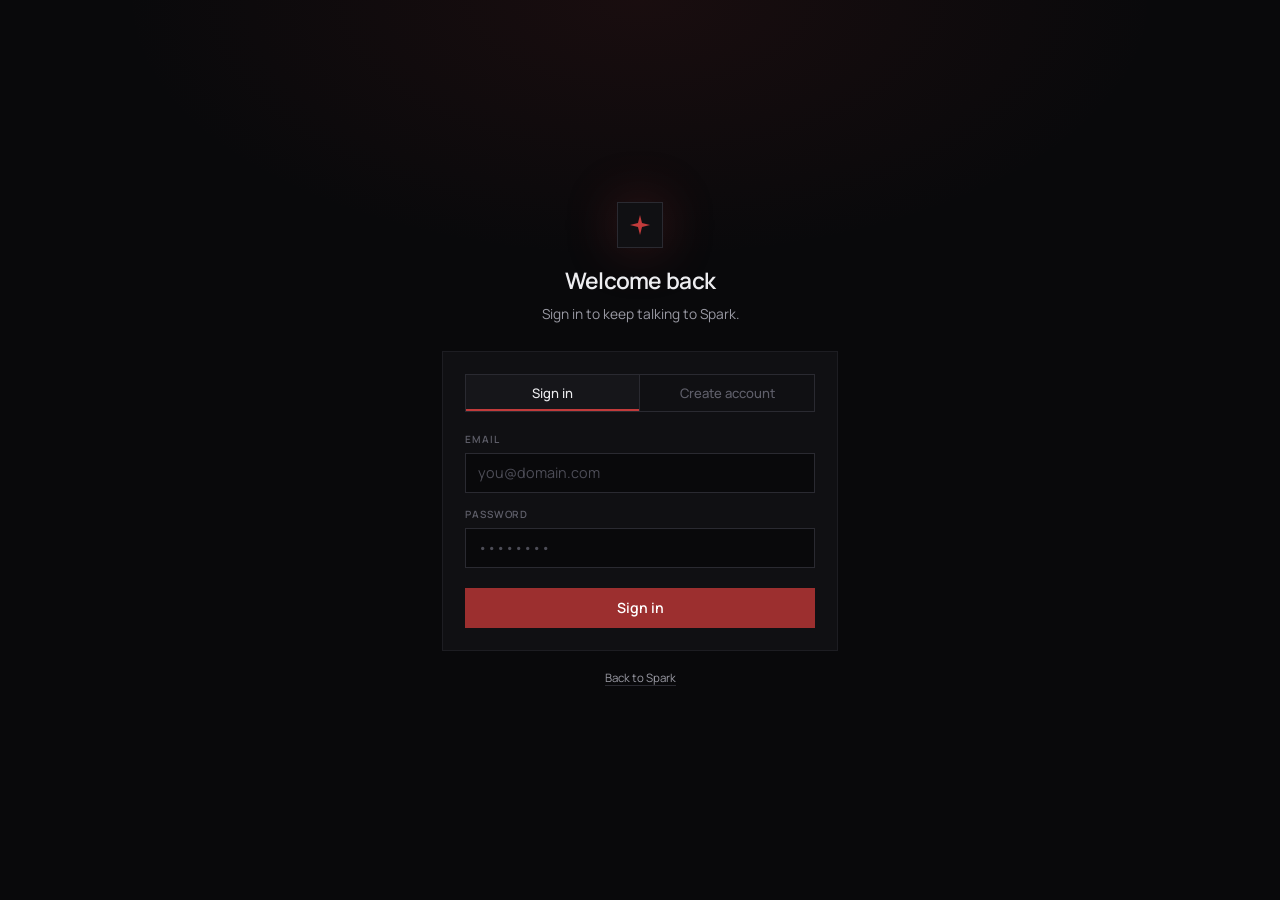
==== app.html @ 1a486b46 "Plain docs contents links Co-Authored-By: Claude Opus 5 (1M context) <noreply@anthropic.com>" ====
<!DOCTYPE html>
<html lang="en">
<head>
  <meta charset="UTF-8">
  <meta name="viewport" content="width=device-width, initial-scale=1.0">
  <title>Spark</title>
  <link rel="icon" href="data:image/svg+xml,%3Csvg xmlns='http://www.w3.org/2000/svg' viewBox='0 0 24 24'%3E%3Cpath fill='%23c23b3b' d='M12 1l2.2 8.8L23 12l-8.8 2.2L12 23l-2.2-8.8L1 12l8.8-2.2z'/%3E%3C/svg%3E">
  <link rel="stylesheet" href="https://fonts.googleapis.com/css2?family=Manrope:wght@400;500;600;700&amp;display=swap">
  <link rel="stylesheet" href="styles.css?v=50b0124">
  <link rel="stylesheet" href="theme.css?v=50b0124">
  <link rel="stylesheet" href="app.css?v=50b0124">
</head>
<body class="app-body">
  <svg width="0" height="0" style="position:absolute" aria-hidden="true">
    <defs>
      <symbol id="i-spark" viewBox="0 0 24 24">
        <path fill="currentColor" d="M12 1l2.2 8.8L23 12l-8.8 2.2L12 23l-2.2-8.8L1 12l8.8-2.2z"/>
      </symbol>
      <symbol id="i-plus" viewBox="0 0 24 24">
        <path fill="none" stroke="currentColor" stroke-width="2" stroke-linecap="square" d="M12 5v14M5 12h14"/>
      </symbol>
      <symbol id="i-send" viewBox="0 0 24 24">
        <path fill="none" stroke="currentColor" stroke-width="2" stroke-linecap="square" d="M12 20V5M5 12l7-7 7 7"/>
      </symbol>
      <symbol id="i-close" viewBox="0 0 24 24">
        <path fill="none" stroke="currentColor" stroke-width="1.8" stroke-linecap="square" d="M6 6l12 12M18 6L6 18"/>
      </symbol>
      <symbol id="i-menu" viewBox="0 0 24 24">
        <path fill="none" stroke="currentColor" stroke-width="1.8" stroke-linecap="square" d="M4 7h16M4 12h16M4 17h16"/>
      </symbol>
      <symbol id="i-trash" viewBox="0 0 24 24">
        <path fill="none" stroke="currentColor" stroke-width="1.7" stroke-linecap="square" d="M4 7h16M9 7V4h6v3M7 7l1 13h8l1-13"/>
      </symbol>
      <symbol id="i-reload" viewBox="0 0 24 24">
        <path fill="none" stroke="currentColor" stroke-width="1.8" stroke-linecap="square"
              d="M20 12a8 8 0 1 1-2.34-5.66M20 4v5h-5"/>
      </symbol>
      <symbol id="i-expand" viewBox="0 0 24 24">
        <path fill="none" stroke="currentColor" stroke-width="1.8" stroke-linecap="square"
              d="M4 10V4h6M20 14v6h-6"/>
      </symbol>
      <symbol id="i-stop" viewBox="0 0 24 24">
        <rect x="7" y="7" width="10" height="10" fill="currentColor"/>
      </symbol>
      <symbol id="i-clip" viewBox="0 0 24 24">
        <path fill="none" stroke="currentColor" stroke-width="1.8" stroke-linecap="square" stroke-linejoin="miter"
              d="M13 3H5v18h14V9zM13 3v6h6M9 13h6M9 17h6"/>
      </symbol>
      <symbol id="i-image" viewBox="0 0 24 24">
        <path fill="none" stroke="currentColor" stroke-width="1.8" stroke-linecap="square" stroke-linejoin="miter"
              d="M3 4h18v16H3zM3 16l5-5 4 4 3-3 6 6"/>
        <circle cx="8.5" cy="8.5" r="1.5" fill="currentColor"/>
      </symbol>
      <symbol id="i-play" viewBox="0 0 24 24">
        <path fill="currentColor" d="M7 4l12 8-12 8z"/>
      </symbol>
      <symbol id="i-gear" viewBox="0 0 24 24">
        <path fill="none" stroke="currentColor" stroke-width="1.7" stroke-linecap="square"
              d="M12 15.5a3.5 3.5 0 1 0 0-7 3.5 3.5 0 0 0 0 7z"/>
        <path fill="none" stroke="currentColor" stroke-width="1.7" stroke-linecap="square"
              d="M19.4 15a1.6 1.6 0 0 0 .32 1.77l.06.06a2 2 0 1 1-2.83 2.83l-.06-.06a1.6 1.6 0 0 0-2.72 1.13V21a2 2 0 1 1-4 0v-.1A1.6 1.6 0 0 0 7.83 19.4l-.06.06a2 2 0 1 1-2.83-2.83l.06-.06A1.6 1.6 0 0 0 3 14.6a2 2 0 1 1 0-4h.1A1.6 1.6 0 0 0 4.6 7.83l-.06-.06a2 2 0 1 1 2.83-2.83l.06.06A1.6 1.6 0 0 0 10 3.1V3a2 2 0 1 1 4 0v.1a1.6 1.6 0 0 0 2.72 1.13l.06-.06a2 2 0 1 1 2.83 2.83l-.06.06A1.6 1.6 0 0 0 20.9 10H21a2 2 0 1 1 0 4h-.1a1.6 1.6 0 0 0-1.5 1z"/>
      </symbol>
    </defs>
  </svg>

  <div class="scrim" id="scrim"></div>

  <div class="layout">
    <aside class="sidebar" id="sidebar">
      <div class="sidebar-head">
        <a class="brand" href="index.html">
          <svg class="mark" width="17" height="17"><use href="#i-spark"/></svg>
          <span class="brand-name">Spark</span>
          <span class="brand-tag">1.4</span>
        </a>
        <button class="icon-btn rail-toggle" id="close-sidebar" aria-label="Close sidebar">
          <svg width="16" height="16"><use href="#i-close"/></svg>
        </button>
      </div>

      <button class="new-chat" id="new-chat">
        <svg class="mark" width="13" height="13"><use href="#i-plus"/></svg>
        New chat
      </button>

      <nav class="conversations scroll" id="conversations" aria-label="Conversations"></nav>

      <div class="sidebar-foot">
        <div class="account-badge" id="account-badge">—</div>
        <div class="account">
          <div class="account-name" id="account-name">—</div>
          <div class="account-meta" id="account-meta"></div>
        </div>
        <a class="icon-btn" href="settings.html" title="Settings" aria-label="Settings">
          <svg width="15" height="15"><use href="#i-gear"/></svg>
        </a>
        <button class="icon-btn" id="logout" title="Sign out" aria-label="Sign out">
          <svg width="15" height="15" viewBox="0 0 24 24">
            <path fill="none" stroke="currentColor" stroke-width="1.8" stroke-linecap="square"
                  d="M10 4H5v16h5M15 8l4 4-4 4M19 12H9"/>
          </svg>
        </button>
      </div>
    </aside>

    <main class="main">
      <div class="dropzone" id="dropzone" hidden>
        <div class="dropzone-inner">
          <svg width="26" height="26"><use href="#i-clip"/></svg>
          <strong>Drop files to attach</strong>
          <span id="dropzone-hint">Images and text files, up to 10 per message</span>
        </div>
      </div>
      <header class="topbar">
        <button class="icon-btn rail-toggle" id="open-sidebar" aria-label="Open sidebar">
          <svg width="17" height="17"><use href="#i-menu"/></svg>
        </button>
        <div class="status">
          <span id="chat-title">Spark 1.4</span>
        </div>
        <div class="spacer"></div>
        <div class="quota" id="quota"></div>
      </header>

      <section class="thread scroll" id="thread"></section>

      <div class="composer-wrap">
        <div class="attachments" id="attachments" hidden></div>
        <div class="composer">
          <input type="file" id="file-input" multiple hidden
                 accept="image/png,image/jpeg,image/webp,image/x-icon,text/*,.js,.mjs,.ts,.tsx,.jsx,.py,.rb,.go,.rs,.java,.kt,.c,.h,.cpp,.hpp,.cs,.php,.swift,.sh,.ps1,.sql,.html,.css,.scss,.json,.yml,.yaml,.toml,.xml,.md,.csv,.lua,.dart">
          <button class="attach" id="attach" type="button" title="Attach files" aria-label="Attach files">
            <svg width="16" height="16"><use href="#i-clip"/></svg>
          </button>
          <textarea id="composer" rows="1" placeholder="Message Spark…" autocomplete="off"></textarea>
          <button id="send" class="send" aria-label="Send message">
            <svg width="17" height="17" id="send-icon"><use href="#i-send"/></svg>
          </button>
        </div>
      </div>
    </main>

    <aside class="preview" id="preview" hidden>
      <header class="preview-bar">
        <div class="preview-tabs">
          <button class="preview-tab" data-view="render" aria-selected="true" type="button">Preview</button>
          <button class="preview-tab" data-view="code" aria-selected="false" type="button">Source</button>
          <button class="preview-tab" data-view="console" aria-selected="false" type="button">
            Console <span class="badge" id="console-badge" hidden>0</span>
          </button>
        </div>
        <div class="preview-actions">
          <button class="icon-btn" id="preview-reload" title="Reload" aria-label="Reload preview">
            <svg width="15" height="15"><use href="#i-reload"/></svg>
          </button>
          <button class="icon-btn" id="preview-expand" title="Expand" aria-label="Expand preview">
            <svg width="15" height="15"><use href="#i-expand"/></svg>
          </button>
          <button class="icon-btn" id="preview-close" title="Close" aria-label="Close preview">
            <svg width="15" height="15"><use href="#i-close"/></svg>
          </button>
        </div>
      </header>

      <div class="preview-body">
        <iframe id="preview-frame" title="Preview" sandbox="allow-scripts allow-modals allow-pointer-lock"></iframe>
        <pre class="preview-code scroll" id="preview-code" hidden></pre>
        <div class="preview-console scroll" id="preview-console" hidden></div>
      </div>

      <footer class="preview-errors" id="preview-errors" hidden>
        <span class="preview-errors-text" id="preview-errors-text"></span>
        <button class="fix-btn" id="preview-fix" type="button">Ask Spark to fix</button>
        <button class="link-btn" id="preview-dismiss" type="button">Dismiss</button>
      </footer>
    </aside>
  </div>

  <dialog class="viewer" id="viewer">
    <header class="viewer-bar">
      <span class="viewer-title" id="viewer-title"></span>
      <button class="icon-btn" id="viewer-close" type="button" aria-label="Close">
        <svg width="15" height="15"><use href="#i-close"/></svg>
      </button>
    </header>
    <div class="viewer-body" id="viewer-body"></div>
  </dialog>

  <dialog class="confirm" id="stop-dialog">
    <h2>Stop generating?</h2>
    <p>Spark is still writing. Whatever it has written so far will be kept in the conversation.</p>
    <div class="confirm-actions">
      <button class="ghost-btn" id="stop-cancel" type="button" autofocus>Keep going</button>
      <button class="solid-btn" id="stop-confirm" type="button">Stop</button>
    </div>
  </dialog>

  <script src="config.js?v=50b0124"></script>
  <script src="api.js?v=50b0124"></script>
  <script src="markdown.js?v=50b0124"></script>
  <script src="chart.js?v=50b0124"></script>
  <script src="preview.js?v=50b0124"></script>
  <script src="app.js?v=50b0124"></script>
</body>
</html>
---- styles.css ----
/* Spark — clean, slightly rough around the edges on purpose.
   Dark red (#9c2f2f) + light gray / off-white text on very dark background.
   Goal: looks like a real product site, not AI-generated marketing.
   NO rounded rectangles anywhere.
*/

:root {
  --red: #9c2f2f;
  --red-dark: #7f2727;
  --bg: #0f0f0f;
  --bg-elev: #181818;
  --bg-elev2: #141414;
  --border: #222;
  --text: #e8e8e8;
  --text-muted: #a3a3a3;
  --text-faint: #666;
}

* {
  box-sizing: border-box;
}

body {
  background: var(--bg);
  color: var(--text);
  font-family: 'Manrope', system-ui, -apple-system, sans-serif;
  line-height: 1.5;
  -webkit-font-smoothing: antialiased;
}

.display {
  font-family: 'Manrope', system-ui, -apple-system, sans-serif;
  font-weight: 600;
  letter-spacing: -0.01em;
}

/* Navigation */
nav {
  background: rgba(15, 15, 15, 0.95);
  backdrop-filter: blur(12px);
}

/* Buttons */
.btn-primary {
  background-color: var(--red);
  color: white;
  font-weight: 600;
}

.btn-primary:hover {
  background-color: var(--red-dark);
}

.btn-secondary {
  background: transparent;
  border: 1px solid #333;
  font-weight: 500;
}

.btn-secondary:hover {
  background-color: #222;
  border-color: #444;
}

/* Cards */
.card {
  background: var(--bg-elev);
  border: 1px solid var(--border);
}

.card:hover {
  border-color: #2a2a2a;
}

/* Tables */
.benchmark-table {
  border-collapse: separate;
  border-spacing: 0;
}

.benchmark-table th,
.benchmark-table td {
  padding: 6px 8px;
}

.benchmark-table tr {
  border-bottom: 1px solid var(--border);
}

.benchmark-table tbody tr:hover {
  background: #181818;
}

/* Chat */
.chat-container {
  scrollbar-width: thin;
  scrollbar-color: #333 #111;
}

.chat-container::-webkit-scrollbar {
  width: 4px;
}

.chat-container::-webkit-scrollbar-thumb {
  background: #333;
}

.message {
  max-width: 78%;
  padding: 8px 11px;
  line-height: 1.35;
  font-size: 0.9rem;
  white-space: pre-wrap;
}

.user-msg {
  background-color: var(--red);
  color: white;
}

.bot-msg {
  background-color: #1f1f1f;
  border: 1px solid #2a2a2a;
}

/* Misc */
.section-header {
  font-size: 1.65rem;
  line-height: 1.05;
  font-weight: 600;
  letter-spacing: -0.03em;
}

.nav-link {
  color: var(--text-muted);
  transition: color 0.1s ease;
}

.nav-link:hover {
  color: var(--text);
}

.subtle-grid {
  background-image: 
    linear-gradient(rgba(156, 47, 47, 0.035) 1px, transparent 1px),
    linear-gradient(90deg, rgba(156, 47, 47, 0.035) 1px, transparent 1px);
  background-size: 32px 32px;
}

/* Utility */
.accent {
  color: var(--red);
}

/* Make sure the demo input feels solid */
#chat-input:focus {
  border-color: #444;
  background: #1a1a1a;
}

/* Small polish for the benchmark highlight row */
.benchmark-table tbody tr:first-child {
  background: #181818;
}

/* Footer links */
footer a {
  color: #555;
  text-decoration: none;
}

footer a:hover {
  color: #888;
}

/* Modal */
#login-modal {
  animation: fadeIn 0.1s ease forwards;
}

@keyframes fadeIn {
  from { opacity: 0; }
  to { opacity: 1; }
}
---- theme.css ----
:root {
  --bg-base: #09090b;
  --bg-sidebar: #0c0c0e;
  --bg-panel: #101013;
  --bg-raised: #16161a;
  --bg-hover: #1a1a1f;
  --line: #1d1d22;
  --line-strong: #2a2a31;
  --ink: #ededf0;
  --ink-dim: #9a9aa4;
  --ink-faint: #5f5f6a;
  --brand: #9c2f2f;
  --brand-hot: #c23b3b;
  --brand-glow: rgba(194, 59, 59, 0.16);
  --control: 40px;
  --rail: 268px;
}

::selection {
  background: rgba(194, 59, 59, 0.3);
  color: #fff;
}

.scroll {
  scrollbar-width: thin;
  scrollbar-color: var(--line-strong) transparent;
}

.scroll::-webkit-scrollbar { width: 9px; }
.scroll::-webkit-scrollbar-track { background: transparent; }

.scroll::-webkit-scrollbar-thumb {
  background: var(--line-strong);
  border: 3px solid transparent;
  background-clip: content-box;
}

.scroll::-webkit-scrollbar-thumb:hover {
  background-color: #3a3a44;
  background-clip: content-box;
}

.mark { color: var(--brand-hot); flex: none; }

button,
input,
textarea,
select {
  border-radius: 0;
  appearance: none;
  -webkit-appearance: none;
}

[hidden] {
  display: none !important;
}

:focus-visible {
  outline: 2px solid var(--brand-hot);
  outline-offset: 2px;
}
---- app.css ----
.app-body {
  margin: 0;
  height: 100dvh;
  overflow: hidden;
  background: var(--bg-base);
  color: var(--ink);
  font-feature-settings: 'cv11', 'ss01';
}

.layout {
  display: flex;
  height: 100dvh;
}

.sidebar {
  width: var(--rail);
  flex: 0 0 var(--rail);
  background: var(--bg-sidebar);
  border-right: 1px solid var(--line);
  display: flex;
  flex-direction: column;
  z-index: 40;
}

.sidebar-head {
  display: flex;
  align-items: center;
  justify-content: space-between;
  height: 56px;
  padding: 0 14px;
  border-bottom: 1px solid var(--line);
}

.brand {
  display: flex;
  align-items: center;
  gap: 9px;
  text-decoration: none;
  color: var(--ink);
}

.brand-name {
  font-size: 1.06rem;
  font-weight: 600;
  letter-spacing: -0.02em;
}

.brand-tag {
  font-size: 9.5px;
  font-weight: 600;
  letter-spacing: 0.06em;
  padding: 2px 5px;
  color: var(--ink-dim);
  background: var(--bg-raised);
  border: 1px solid var(--line-strong);
}

.new-chat {
  display: flex;
  align-items: center;
  gap: 9px;
  margin: 12px 12px 6px;
  padding: 0 12px;
  height: var(--control);
  background: var(--bg-raised);
  border: 1px solid var(--line-strong);
  color: var(--ink);
  font-family: inherit;
  font-size: 0.85rem;
  font-weight: 500;
  cursor: pointer;
  transition: background 0.12s ease, border-color 0.12s ease;
}

.new-chat:hover {
  background: var(--bg-hover);
  border-color: #3a3a44;
}

.new-chat .mark { transition: transform 0.2s ease; }
.new-chat:hover .mark { transform: rotate(90deg); }

.conversations {
  flex: 1;
  overflow-y: auto;
  padding: 6px 8px 12px;
}

.group-label {
  padding: 12px 8px 5px;
  font-size: 10px;
  font-weight: 600;
  letter-spacing: 0.09em;
  text-transform: uppercase;
  color: var(--ink-faint);
}

.conversation {
  position: relative;
  display: flex;
  align-items: center;
  gap: 4px;
  padding: 8px 6px 8px 11px;
  cursor: pointer;
  color: var(--ink-dim);
  font-size: 0.83rem;
  transition: background 0.1s ease, color 0.1s ease;
}

.conversation::before {
  content: '';
  position: absolute;
  left: 0;
  top: 6px;
  bottom: 6px;
  width: 2px;
  background: transparent;
  transition: background 0.12s ease;
}

.conversation:hover { background: var(--bg-hover); color: var(--ink); }

.conversation.active {
  background: var(--bg-raised);
  color: var(--ink);
}

.conversation.active::before { background: var(--brand-hot); }

.conversation-title {
  flex: 1;
  min-width: 0;
  overflow: hidden;
  text-overflow: ellipsis;
  white-space: nowrap;
}

.conversation-delete {
  flex: none;
  display: grid;
  place-items: center;
  width: 22px;
  height: 22px;
  opacity: 0;
  background: none;
  border: none;
  color: var(--ink-faint);
  cursor: pointer;
  transition: opacity 0.12s ease, color 0.12s ease, background 0.12s ease;
}

.conversation:hover .conversation-delete,
.conversation-delete:focus-visible { opacity: 1; }

.conversation-delete:hover {
  color: #e88a8a;
  background: rgba(194, 59, 59, 0.14);
}

.rail-empty {
  padding: 22px 12px;
  text-align: center;
  font-size: 0.78rem;
  line-height: 1.5;
  color: var(--ink-faint);
}

.sidebar-foot {
  border-top: 1px solid var(--line);
  padding: 10px 12px;
  display: flex;
  align-items: center;
  gap: 9px;
}

.account-badge {
  flex: none;
  display: grid;
  place-items: center;
  width: 30px;
  height: 30px;
  background: linear-gradient(150deg, var(--brand-hot), var(--brand));
  color: #fff;
  font-size: 0.72rem;
  font-weight: 600;
  letter-spacing: 0.02em;
}

.account { flex: 1; min-width: 0; }

.account-name {
  font-size: 0.8rem;
  font-weight: 500;
  overflow: hidden;
  text-overflow: ellipsis;
  white-space: nowrap;
}

.account-meta {
  font-size: 10.5px;
  color: var(--ink-faint);
  overflow: hidden;
  text-overflow: ellipsis;
  white-space: nowrap;
}

.icon-btn {
  display: grid;
  place-items: center;
  width: 30px;
  height: 30px;
  flex: none;
  background: none;
  border: 1px solid transparent;
  color: var(--ink-faint);
  cursor: pointer;
  transition: color 0.12s ease, background 0.12s ease, border-color 0.12s ease;
}

.icon-btn:hover {
  color: var(--ink);
  background: var(--bg-hover);
  border-color: var(--line-strong);
}

.rail-toggle { display: none; }

.main {
  flex: 1;
  display: flex;
  flex-direction: column;
  min-width: 0;
  background:
    radial-gradient(900px 420px at 50% -10%, rgba(156, 47, 47, 0.07), transparent 70%),
    var(--bg-base);
}

.topbar {
  display: flex;
  align-items: center;
  gap: 10px;
  height: 56px;
  padding: 0 18px;
  border-bottom: 1px solid var(--line);
  background: rgba(9, 9, 11, 0.82);
  backdrop-filter: blur(10px);
}

.status {
  display: flex;
  align-items: center;
  gap: 9px;
  min-width: 0;
}

#chat-title {
  font-size: 0.87rem;
  font-weight: 500;
  overflow: hidden;
  text-overflow: ellipsis;
  white-space: nowrap;
}

.spacer { flex: 1; }

.quota {
  font-size: 11px;
  color: var(--ink-faint);
  font-variant-numeric: tabular-nums;
  padding: 4px 9px;
  border: 1px solid var(--line);
  background: var(--bg-panel);
  white-space: nowrap;
}

.thread {
  flex: 1;
  overflow-y: auto;
  padding: 28px 20px 12px;
}

.thread.is-empty {
  display: grid;
  place-items: center;
  padding-bottom: 56px;
}

.turn {
  max-width: 760px;
  margin: 0 auto 26px;
  display: grid;
  grid-template-columns: 28px 1fr;
  gap: 14px;
  animation: rise 0.26s cubic-bezier(0.22, 0.9, 0.3, 1) both;
}

@keyframes rise {
  from { opacity: 0; transform: translateY(6px); }
  to { opacity: 1; transform: none; }
}

.avatar {
  width: 28px;
  height: 28px;
  display: grid;
  place-items: center;
  font-size: 10px;
  font-weight: 600;
  letter-spacing: 0.03em;
  background: var(--bg-raised);
  border: 1px solid var(--line-strong);
  color: var(--ink-dim);
}

.turn.user .avatar {
  background: linear-gradient(150deg, var(--brand-hot), var(--brand));
  border-color: transparent;
  color: #fff;
}

.turn.assistant .avatar { color: var(--brand-hot); }

.byline {
  font-size: 11px;
  font-weight: 600;
  letter-spacing: 0.05em;
  text-transform: uppercase;
  color: var(--ink-faint);
  margin-bottom: 6px;
}

.bubble {
  min-width: 0;
  font-size: 0.94rem;
  line-height: 1.68;
  color: #d7d7dd;
  overflow-wrap: anywhere;
}

.turn.user .bubble {
  color: var(--ink);
  white-space: pre-wrap;
}

.bubble > :first-child { margin-top: 0; }
.bubble > :last-child { margin-bottom: 0; }
.bubble p { margin: 0 0 12px; }
.bubble ul, .bubble ol { margin: 0 0 12px; padding-left: 22px; }
.bubble li { margin-bottom: 5px; }
.bubble li::marker { color: var(--ink-faint); }

.bubble h2, .bubble h3, .bubble h4, .bubble h5, .bubble h6 {
  margin: 20px 0 9px;
  font-size: 0.95rem;
  font-weight: 600;
  letter-spacing: -0.01em;
  color: var(--ink);
}

.bubble a { color: #e08a8a; text-underline-offset: 2px; }
.bubble strong { color: var(--ink); font-weight: 600; }

.bubble code {
  background: var(--bg-raised);
  border: 1px solid var(--line);
  padding: 1.5px 5px;
  font-family: ui-monospace, 'Cascadia Mono', Consolas, monospace;
  font-size: 0.845em;
  color: #e6b3b3;
}

.bubble pre {
  position: relative;
  background: #0d0d10;
  border: 1px solid var(--line-strong);
  padding: 34px 14px 14px;
  overflow-x: auto;
  margin: 0 0 12px;
}

.bubble pre::before {
  content: attr(data-lang);
  position: absolute;
  top: 0;
  left: 0;
  right: 0;
  height: 26px;
  display: flex;
  align-items: center;
  padding: 0 12px;
  background: #121216;
  border-bottom: 1px solid var(--line);
  font-family: ui-monospace, Consolas, monospace;
  font-size: 10px;
  letter-spacing: 0.08em;
  text-transform: uppercase;
  color: var(--ink-faint);
}

.bubble pre code {
  background: none;
  border: none;
  padding: 0;
  color: #cfd3d8;
  font-size: 0.83rem;
  line-height: 1.62;
}

.code-actions {
  position: absolute;
  top: 3px;
  right: 4px;
  display: flex;
  gap: 4px;
  opacity: 0;
  transition: opacity 0.12s ease;
}

.bubble pre:hover .code-actions,
.code-actions:focus-within { opacity: 1; }

.code-action {
  display: inline-flex;
  align-items: center;
  gap: 4px;
  padding: 3px 8px;
  background: var(--bg-raised);
  border: 1px solid var(--line-strong);
  color: var(--ink-dim);
  font-family: inherit;
  font-size: 10px;
  cursor: pointer;
  transition: color 0.12s ease, background 0.12s ease, border-color 0.12s ease;
}

.code-action:hover { color: var(--ink); background: var(--bg-hover); }

.code-action.run {
  color: #e8a0a0;
  border-color: #4a2626;
  background: rgba(194, 59, 59, 0.12);
}

.code-action.run:hover {
  color: #fff;
  background: var(--brand);
  border-color: var(--brand);
}

.code-action svg { display: block; }

.cursor::after {
  content: '';
  display: inline-block;
  width: 2px;
  height: 1em;
  background: var(--brand-hot);
  margin-left: 3px;
  vertical-align: -0.15em;
  animation: blink 1.05s steps(2, start) infinite;
}

@keyframes blink { to { visibility: hidden; } }

.turn-error .bubble {
  color: #eda5a5;
  border-left: 2px solid var(--brand);
  background: rgba(156, 47, 47, 0.07);
  padding: 10px 14px;
  font-size: 0.87rem;
}

.turn-error .avatar {
  color: #eda5a5;
  border-color: #4a2323;
  background: rgba(156, 47, 47, 0.12);
}

.empty {
  width: 100%;
  max-width: 660px;
  margin: 0 auto;
  text-align: center;
  animation: rise 0.4s cubic-bezier(0.22, 0.9, 0.3, 1) both;
}

.empty-mark {
  display: inline-grid;
  place-items: center;
  width: 52px;
  height: 52px;
  margin-bottom: 20px;
  color: var(--brand-hot);
  background: var(--bg-panel);
  border: 1px solid var(--line-strong);
  box-shadow: 0 0 60px rgba(194, 59, 59, 0.28);
}

.empty h1 {
  font-size: 2rem;
  font-weight: 600;
  letter-spacing: -0.035em;
  margin: 0 0 8px;
}

.empty h1 em {
  font-style: normal;
  color: var(--brand-hot);
}

.empty p {
  color: var(--ink-dim);
  font-size: 0.92rem;
  margin: 0 auto 30px;
  max-width: 420px;
  line-height: 1.6;
}

.starters {
  display: grid;
  grid-template-columns: 1fr 1fr;
  grid-auto-rows: 1fr;
  gap: 9px;
  text-align: left;
}

.starter {
  position: relative;
  display: block;
  background: var(--bg-panel);
  border: 1px solid var(--line);
  color: #b4b4be;
  padding: 14px 34px 14px 15px;
  font-family: inherit;
  font-size: 0.83rem;
  line-height: 1.45;
  text-align: left;
  cursor: pointer;
  transition: border-color 0.14s ease, color 0.14s ease, background 0.14s ease;
}

.starter::after {
  content: '→';
  position: absolute;
  right: 13px;
  top: 50%;
  transform: translateY(-50%) translateX(-3px);
  color: var(--brand-hot);
  opacity: 0;
  transition: opacity 0.14s ease, transform 0.14s ease;
}

.starter:hover {
  border-color: #3a3a44;
  background: var(--bg-raised);
  color: var(--ink);
}

.starter:hover::after { opacity: 1; transform: translateY(-50%) translateX(0); }

.composer-wrap {
  padding: 4px 20px 12px;
  background: linear-gradient(to top, var(--bg-base) 62%, transparent);
}

.composer {
  position: relative;
  max-width: 760px;
  margin: 0 auto;
  display: flex;
  align-items: flex-end;
  gap: 6px;
  background: var(--bg-panel);
  border: 1px solid var(--line-strong);
  padding: 3px 3px 3px 11px;
  transition: border-color 0.14s ease, box-shadow 0.14s ease;
}

.composer:focus-within {
  border-color: #45454f;
  box-shadow: 0 0 0 3px rgba(194, 59, 59, 0.09);
}

.composer textarea {
  flex: 1;
  min-width: 0;
  min-height: 28px;
  max-height: 200px;
  background: none;
  border: none;
  outline: none;
  resize: none;
  color: var(--ink);
  font-family: inherit;
  font-size: 0.92rem;
  line-height: 20px;
  padding: 4px 0;
  display: block;
}

.composer textarea::placeholder { color: #4d4d57; }

.send {
  flex: none;
  display: grid;
  place-items: center;
  width: 28px;
  height: 28px;
  background: var(--brand);
  color: #fff;
  border: none;
  cursor: pointer;
  transition: background 0.13s ease, opacity 0.13s ease;
}

.send:hover:not(:disabled) { background: var(--brand-hot); }
.send:disabled { opacity: 0.35; cursor: default; }
.send svg { display: block; }

.composer-note {
  max-width: 760px;
  margin: 9px auto 0;
  display: flex;
  align-items: center;
  justify-content: center;
  gap: 7px;
  font-size: 10.5px;
  color: var(--ink-faint);
}

kbd {
  font-family: inherit;
  font-size: 9.5px;
  padding: 1.5px 5px;
  border: 1px solid var(--line-strong);
  background: var(--bg-raised);
  color: var(--ink-dim);
}

.scrim {
  display: none;
  position: fixed;
  inset: 0;
  background: rgba(0, 0, 0, 0.55);
  backdrop-filter: blur(2px);
  z-index: 35;
}

@media (max-width: 860px) {
  .rail-toggle { display: grid; }

  .sidebar {
    position: fixed;
    inset: 0 auto 0 0;
    transform: translateX(-100%);
    transition: transform 0.2s cubic-bezier(0.22, 0.9, 0.3, 1);
  }

  .sidebar.open { transform: none; }
  .scrim.open { display: block; }
  .starters { grid-template-columns: 1fr; }
  .thread { padding: 20px 14px 8px; }
  .composer-wrap { padding: 10px 14px 12px; }
  .turn { grid-template-columns: 24px 1fr; gap: 11px; margin-bottom: 22px; }
  .avatar { width: 24px; height: 24px; }
  .empty h1 { font-size: 1.6rem; }
  .thread.is-empty { padding-bottom: 24px; }
}

@media (prefers-reduced-motion: reduce) {
  *, *::before, *::after {
    animation-duration: 0.01ms !important;
    animation-iteration-count: 1 !important;
    transition-duration: 0.01ms !important;
  }
}

.preview {
  width: 46%;
  min-width: 380px;
  max-width: 900px;
  flex: none;
  display: flex;
  flex-direction: column;
  border-left: 1px solid var(--line);
  background: var(--bg-panel);
}

.preview.expanded {
  width: 74%;
  max-width: none;
}

.preview-bar {
  display: flex;
  align-items: center;
  gap: 8px;
  height: 56px;
  padding: 0 10px 0 12px;
  border-bottom: 1px solid var(--line);
  background: var(--bg-sidebar);
}

.preview-tabs {
  display: flex;
  gap: 2px;
  flex: 1;
  min-width: 0;
}

.preview-tab {
  display: inline-flex;
  align-items: center;
  gap: 6px;
  padding: 6px 11px;
  background: none;
  border: 1px solid transparent;
  color: var(--ink-faint);
  font-family: inherit;
  font-size: 0.79rem;
  font-weight: 500;
  cursor: pointer;
  transition: color 0.12s ease, background 0.12s ease, border-color 0.12s ease;
}

.preview-tab:hover { color: var(--ink-dim); }

.preview-tab[aria-selected="true"] {
  color: var(--ink);
  background: var(--bg-raised);
  border-color: var(--line-strong);
}

.badge {
  min-width: 16px;
  padding: 0 4px;
  background: var(--brand);
  color: #fff;
  font-size: 9.5px;
  font-weight: 600;
  line-height: 15px;
  text-align: center;
  font-variant-numeric: tabular-nums;
}

.preview-actions {
  display: flex;
  gap: 2px;
  flex: none;
}

.preview-body {
  flex: 1;
  min-height: 0;
  position: relative;
  background: #fff;
}

#preview-frame {
  width: 100%;
  height: 100%;
  border: none;
  display: block;
  background: #fff;
}

.preview-code {
  position: absolute;
  inset: 0;
  margin: 0;
  padding: 14px;
  overflow: auto;
  background: #0d0d10;
  color: #cfd3d8;
  font-family: ui-monospace, 'Cascadia Mono', Consolas, monospace;
  font-size: 0.78rem;
  line-height: 1.6;
  white-space: pre-wrap;
  overflow-wrap: anywhere;
}

.preview-console {
  position: absolute;
  inset: 0;
  overflow: auto;
  padding: 8px 0;
  background: #0d0d10;
  font-family: ui-monospace, 'Cascadia Mono', Consolas, monospace;
  font-size: 0.76rem;
  line-height: 1.55;
}

.console-line {
  padding: 4px 14px;
  border-left: 2px solid transparent;
  color: #b9bdc4;
  white-space: pre-wrap;
  overflow-wrap: anywhere;
}

.console-line + .console-line { border-top: 1px solid #16161a; }
.console-error { color: #eda5a5; border-left-color: var(--brand); background: rgba(156, 47, 47, 0.08); }
.console-warn { color: #e5c07b; border-left-color: #6b5524; }

.console-empty {
  padding: 18px 14px;
  color: var(--ink-faint);
  font-family: inherit;
  font-size: 0.8rem;
}

.preview-errors {
  display: flex;
  align-items: center;
  gap: 10px;
  padding: 10px 12px;
  border-top: 1px solid #4a2222;
  background: rgba(156, 47, 47, 0.13);
}

.preview-errors-text {
  flex: 1;
  min-width: 0;
  font-size: 0.79rem;
  color: #eda5a5;
}

.fix-btn {
  flex: none;
  padding: 6px 12px;
  background: var(--brand);
  color: #fff;
  border: none;
  font-family: inherit;
  font-size: 0.78rem;
  font-weight: 600;
  cursor: pointer;
  transition: background 0.12s ease;
}

.fix-btn:hover { background: var(--brand-hot); }

.preview-errors .link-btn {
  flex: none;
  background: none;
  border: none;
  padding: 0;
  font-family: inherit;
  font-size: 0.76rem;
  color: #b98b8b;
  cursor: pointer;
}

.preview-errors .link-btn:hover { color: #eda5a5; }

@media (max-width: 1100px) {
  .layout.with-preview .sidebar:not(.open) {
    position: fixed;
    transform: translateX(-100%);
  }

  .layout.with-preview .rail-toggle { display: grid; }
  .preview { width: 50%; min-width: 320px; }
}

@media (max-width: 860px) {
  .preview {
    position: fixed;
    inset: 0;
    z-index: 50;
    width: 100%;
    max-width: none;
    min-width: 0;
  }
}

.send.stopping {
  background: var(--bg-raised);
  border: 1px solid var(--line-strong);
  color: var(--ink);
}

.send.stopping:hover {
  background: var(--brand);
  border-color: var(--brand);
  color: #fff;
}

.confirm {
  padding: 0;
  border: 1px solid var(--line-strong);
  background: var(--bg-panel);
  color: var(--ink);
  max-width: 380px;
  width: calc(100% - 40px);
}

.confirm::backdrop {
  background: rgba(0, 0, 0, 0.62);
  backdrop-filter: blur(2px);
}

.confirm h2 {
  margin: 0;
  padding: 20px 22px 0;
  font-size: 1.02rem;
  font-weight: 600;
  letter-spacing: -0.02em;
}

.confirm p {
  margin: 8px 0 0;
  padding: 0 22px;
  font-size: 0.86rem;
  line-height: 1.6;
  color: var(--ink-dim);
}

.confirm-actions {
  display: flex;
  justify-content: flex-end;
  gap: 8px;
  padding: 20px 22px 20px;
}

.ghost-btn,
.solid-btn {
  height: 36px;
  padding: 0 16px;
  font-family: inherit;
  font-size: 0.84rem;
  font-weight: 600;
  cursor: pointer;
  transition: background 0.13s ease, border-color 0.13s ease, color 0.13s ease;
}

.ghost-btn {
  background: transparent;
  border: 1px solid var(--line-strong);
  color: var(--ink-dim);
}

.ghost-btn:hover {
  background: var(--bg-hover);
  color: var(--ink);
}

.solid-btn {
  background: var(--brand);
  border: 1px solid var(--brand);
  color: #fff;
}

.solid-btn:hover {
  background: var(--brand-hot);
  border-color: var(--brand-hot);
}

.thinking {
  display: inline-block;
  color: var(--ink-dim);
  font-size: 0.92rem;
  opacity: 0.45;
  animation: breathe 1.5s ease-in-out infinite;
}

.thinking::after {
  content: '…';
}

@keyframes breathe {
  0%, 100% { opacity: 0.3; }
  50% { opacity: 0.7; }
}

.attach {
  flex: none;
  display: grid;
  place-items: center;
  width: 28px;
  height: 28px;
  margin-left: -4px;
  background: none;
  border: none;
  color: var(--ink-faint);
  cursor: pointer;
  transition: color 0.12s ease, background 0.12s ease;
}

.attach:hover {
  color: var(--ink);
  background: var(--bg-hover);
}

.attachments {
  display: flex;
  flex-wrap: wrap;
  gap: 6px;
  max-width: 760px;
  margin: 0 auto 6px;
}

.chip {
  display: flex;
  align-items: center;
  gap: 7px;
  max-width: 240px;
  padding: 4px 4px 4px 8px;
  background: var(--bg-raised);
  border: 1px solid var(--line-strong);
  font-size: 0.76rem;
  color: var(--ink-dim);
}

.chip-thumb {
  width: 20px;
  height: 20px;
  object-fit: cover;
  flex: none;
  border: 1px solid var(--line);
}

.chip-name {
  overflow: hidden;
  text-overflow: ellipsis;
  white-space: nowrap;
  color: var(--ink);
}

.chip-size {
  flex: none;
  color: var(--ink-faint);
  font-variant-numeric: tabular-nums;
}

.chip-remove {
  flex: none;
  width: 18px;
  height: 18px;
  display: grid;
  place-items: center;
  background: none;
  border: none;
  color: var(--ink-faint);
  font-size: 14px;
  line-height: 1;
  cursor: pointer;
}

.chip-remove:hover {
  color: #e88a8a;
  background: rgba(194, 59, 59, 0.14);
}

.main { position: relative; }

.dropzone {
  position: absolute;
  inset: 0;
  z-index: 30;
  display: grid;
  place-items: center;
  background: rgba(9, 9, 11, 0.82);
  backdrop-filter: blur(2px);
}

.dropzone-inner {
  display: grid;
  justify-items: center;
  gap: 8px;
  padding: 30px 42px;
  border: 1px dashed var(--brand-hot);
  background: var(--bg-panel);
  color: var(--ink);
  text-align: center;
  pointer-events: none;
}

.dropzone-inner svg { color: var(--brand-hot); }

.dropzone-inner strong {
  font-size: 0.95rem;
  font-weight: 600;
  letter-spacing: -0.01em;
}

.dropzone-inner span {
  font-size: 0.8rem;
  color: var(--ink-faint);
}

.chart-mount {
  margin: 0 0 12px;
  padding: 10px 12px;
  background: #0d0d10;
  border: 1px solid var(--line-strong);
}

.chart-mount svg { display: block; }

.chart-pending,
.chart-failed {
  font-size: 0.82rem;
  color: var(--ink-faint);
}

.chart-failed { color: #eda5a5; }

.attached-row {
  display: flex;
  flex-wrap: wrap;
  gap: 6px;
  margin-top: 8px;
}

.attached {
  display: flex;
  align-items: center;
  gap: 8px;
  max-width: 260px;
  padding: 7px 11px 7px 9px;
  background: var(--bg-panel);
  border: 1px solid var(--line-strong);
  color: var(--ink-dim);
  font-family: inherit;
  text-align: left;
  cursor: pointer;
  transition: border-color 0.13s ease, background 0.13s ease, color 0.13s ease;
}

.attached:hover {
  border-color: #3d3d47;
  background: var(--bg-raised);
  color: var(--ink);
}

.attached-icon {
  flex: none;
  display: grid;
  place-items: center;
  color: var(--brand-hot);
}

.attached-icon svg { display: block; }

.attached-meta {
  display: grid;
  min-width: 0;
}

.attached-name {
  font-size: 0.8rem;
  color: var(--ink);
  overflow: hidden;
  text-overflow: ellipsis;
  white-space: nowrap;
}

.attached-size {
  font-size: 10.5px;
  color: var(--ink-faint);
  font-variant-numeric: tabular-nums;
}

.viewer {
  padding: 0;
  width: min(880px, calc(100vw - 48px));
  max-width: none;
  max-height: calc(100vh - 64px);
  background: var(--bg-panel);
  border: 1px solid var(--line-strong);
  color: var(--ink);
}

.viewer::backdrop {
  background: rgba(0, 0, 0, 0.72);
  backdrop-filter: blur(3px);
}

.viewer-bar {
  display: flex;
  align-items: center;
  gap: 12px;
  padding: 10px 10px 10px 16px;
  border-bottom: 1px solid var(--line);
  background: var(--bg-sidebar);
}

.viewer-title {
  flex: 1;
  min-width: 0;
  font-size: 0.85rem;
  font-weight: 500;
  overflow: hidden;
  text-overflow: ellipsis;
  white-space: nowrap;
}

.viewer-body {
  max-height: calc(100vh - 140px);
  overflow: auto;
  background: #0d0d10;
}

.viewer-image {
  display: block;
  max-width: 100%;
  margin: 0 auto;
}

.viewer-text {
  margin: 0;
  padding: 14px 16px;
  font-family: ui-monospace, 'Cascadia Mono', Consolas, monospace;
  font-size: 0.8rem;
  line-height: 1.6;
  color: #cfd3d8;
  white-space: pre-wrap;
  overflow-wrap: anywhere;
}

.viewer-note {
  margin: 0;
  padding: 26px 16px;
  text-align: center;
  font-size: 0.85rem;
  color: var(--ink-faint);
}
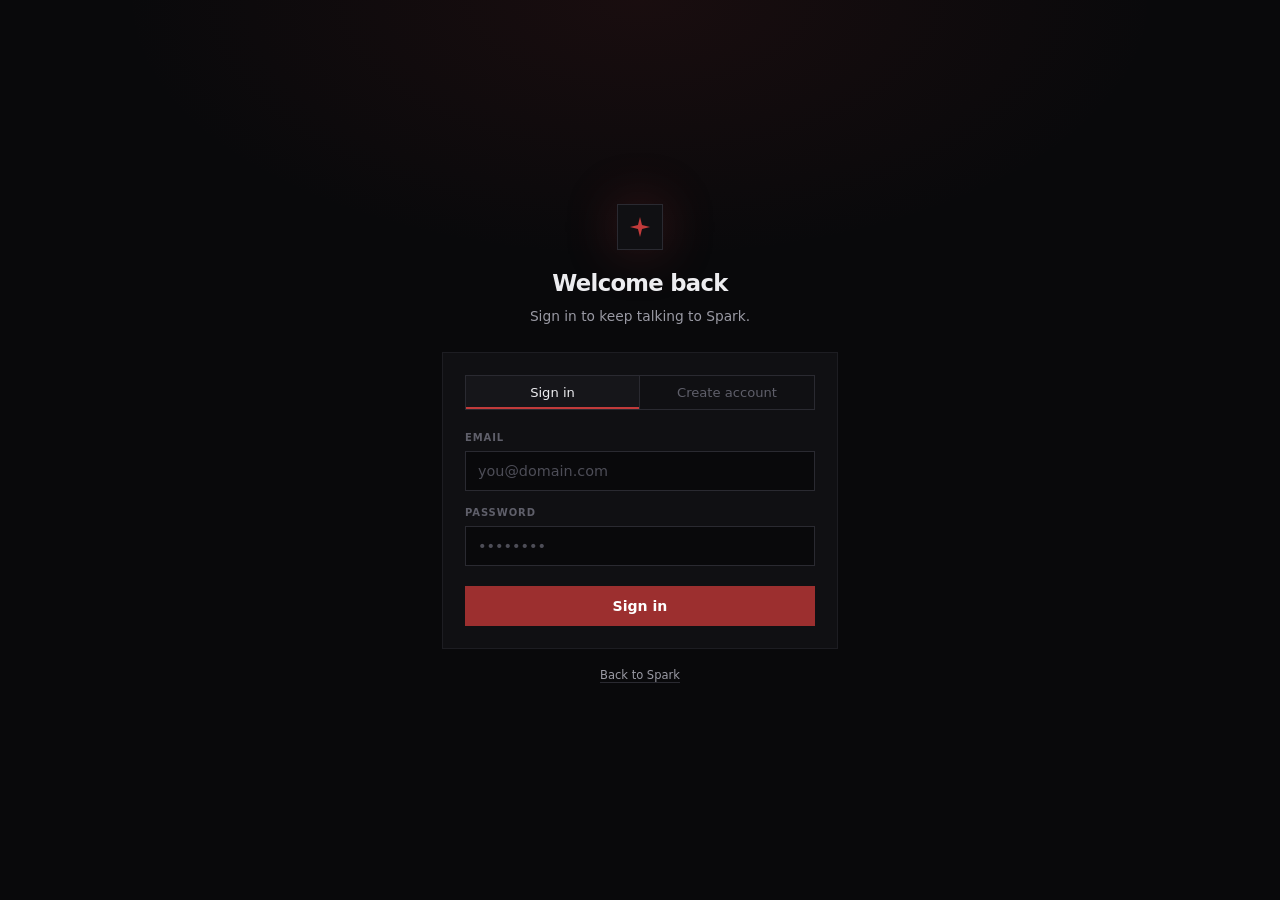
==== commit 5c07505e: "Document the interactive session" ====
--- a/app.html
+++ b/app.html
@@ -6,9 +6,9 @@
   <title>Spark</title>
   <link rel="icon" href="data:image/svg+xml,%3Csvg xmlns='http://www.w3.org/2000/svg' viewBox='0 0 24 24'%3E%3Cpath fill='%23c23b3b' d='M12 1l2.2 8.8L23 12l-8.8 2.2L12 23l-2.2-8.8L1 12l8.8-2.2z'/%3E%3C/svg%3E">
   <link rel="stylesheet" href="https://fonts.googleapis.com/css2?family=Manrope:wght@400;500;600;700&amp;display=swap">
-  <link rel="stylesheet" href="styles.css?v=50b0124">
-  <link rel="stylesheet" href="theme.css?v=50b0124">
-  <link rel="stylesheet" href="app.css?v=50b0124">
+  <link rel="stylesheet" href="styles.css?v=a21f8e6">
+  <link rel="stylesheet" href="theme.css?v=a21f8e6">
+  <link rel="stylesheet" href="app.css?v=a21f8e6">
 </head>
 <body class="app-body">
   <svg width="0" height="0" style="position:absolute" aria-hidden="true">
@@ -195,11 +195,11 @@
     </div>
   </dialog>
 
-  <script src="config.js?v=50b0124"></script>
-  <script src="api.js?v=50b0124"></script>
-  <script src="markdown.js?v=50b0124"></script>
-  <script src="chart.js?v=50b0124"></script>
-  <script src="preview.js?v=50b0124"></script>
-  <script src="app.js?v=50b0124"></script>
+  <script src="config.js?v=a21f8e6"></script>
+  <script src="api.js?v=a21f8e6"></script>
+  <script src="markdown.js?v=a21f8e6"></script>
+  <script src="chart.js?v=a21f8e6"></script>
+  <script src="preview.js?v=a21f8e6"></script>
+  <script src="app.js?v=a21f8e6"></script>
 </body>
 </html>
--- a/styles.css
+++ b/styles.css
@@ -1,9 +1,3 @@
-/* Spark — clean, slightly rough around the edges on purpose.
-   Dark red (#9c2f2f) + light gray / off-white text on very dark background.
-   Goal: looks like a real product site, not AI-generated marketing.
-   NO rounded rectangles anywhere.
-*/
-
 :root {
   --red: #9c2f2f;
   --red-dark: #7f2727;
@@ -34,13 +28,11 @@
   letter-spacing: -0.01em;
 }
 
-/* Navigation */
 nav {
   background: rgba(15, 15, 15, 0.95);
   backdrop-filter: blur(12px);
 }
 
-/* Buttons */
 .btn-primary {
   background-color: var(--red);
   color: white;
@@ -62,7 +54,6 @@
   border-color: #444;
 }
 
-/* Cards */
 .card {
   background: var(--bg-elev);
   border: 1px solid var(--border);
@@ -72,7 +63,6 @@
   border-color: #2a2a2a;
 }
 
-/* Tables */
 .benchmark-table {
   border-collapse: separate;
   border-spacing: 0;
@@ -91,7 +81,6 @@
   background: #181818;
 }
 
-/* Chat */
 .chat-container {
   scrollbar-width: thin;
   scrollbar-color: #333 #111;
@@ -123,7 +112,6 @@
   border: 1px solid #2a2a2a;
 }
 
-/* Misc */
 .section-header {
   font-size: 1.65rem;
   line-height: 1.05;
@@ -147,23 +135,19 @@
   background-size: 32px 32px;
 }
 
-/* Utility */
 .accent {
   color: var(--red);
 }
 
-/* Make sure the demo input feels solid */
 #chat-input:focus {
   border-color: #444;
   background: #1a1a1a;
 }
 
-/* Small polish for the benchmark highlight row */
 .benchmark-table tbody tr:first-child {
   background: #181818;
 }
 
-/* Footer links */
 footer a {
   color: #555;
   text-decoration: none;
@@ -173,7 +157,6 @@
   color: #888;
 }
 
-/* Modal */
 #login-modal {
   animation: fadeIn 0.1s ease forwards;
 }
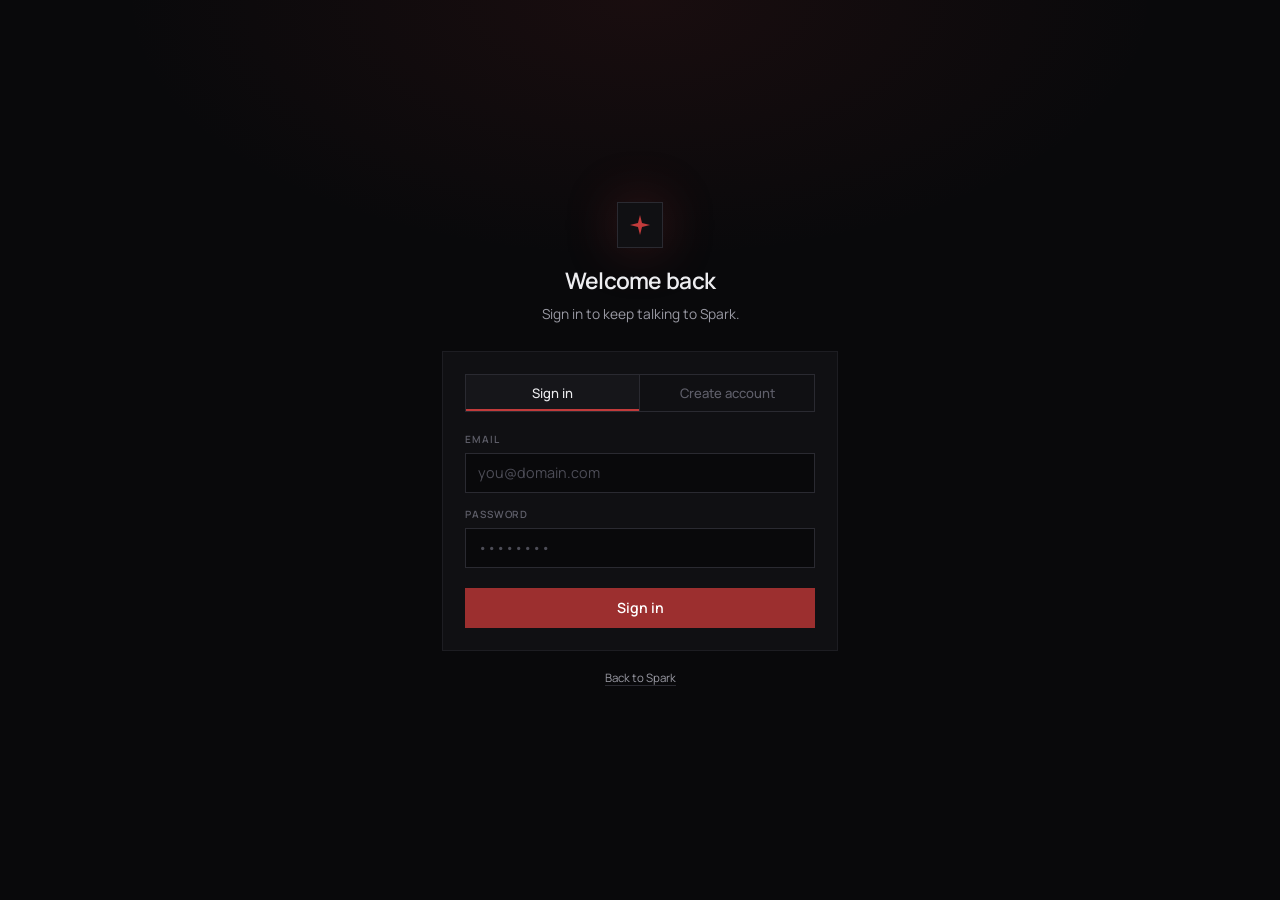
==== commit fa9701df: "Document skills" ====
--- a/app.html
+++ b/app.html
@@ -6,9 +6,9 @@
   <title>Spark</title>
   <link rel="icon" href="data:image/svg+xml,%3Csvg xmlns='http://www.w3.org/2000/svg' viewBox='0 0 24 24'%3E%3Cpath fill='%23c23b3b' d='M12 1l2.2 8.8L23 12l-8.8 2.2L12 23l-2.2-8.8L1 12l8.8-2.2z'/%3E%3C/svg%3E">
   <link rel="stylesheet" href="https://fonts.googleapis.com/css2?family=Manrope:wght@400;500;600;700&amp;display=swap">
-  <link rel="stylesheet" href="styles.css?v=a21f8e6">
-  <link rel="stylesheet" href="theme.css?v=a21f8e6">
-  <link rel="stylesheet" href="app.css?v=a21f8e6">
+  <link rel="stylesheet" href="styles.css?v=14eb333">
+  <link rel="stylesheet" href="theme.css?v=14eb333">
+  <link rel="stylesheet" href="app.css?v=14eb333">
 </head>
 <body class="app-body">
   <svg width="0" height="0" style="position:absolute" aria-hidden="true">
@@ -195,11 +195,11 @@
     </div>
   </dialog>
 
-  <script src="config.js?v=a21f8e6"></script>
-  <script src="api.js?v=a21f8e6"></script>
-  <script src="markdown.js?v=a21f8e6"></script>
-  <script src="chart.js?v=a21f8e6"></script>
-  <script src="preview.js?v=a21f8e6"></script>
-  <script src="app.js?v=a21f8e6"></script>
+  <script src="config.js?v=14eb333"></script>
+  <script src="api.js?v=14eb333"></script>
+  <script src="markdown.js?v=14eb333"></script>
+  <script src="chart.js?v=14eb333"></script>
+  <script src="preview.js?v=14eb333"></script>
+  <script src="app.js?v=14eb333"></script>
 </body>
 </html>
